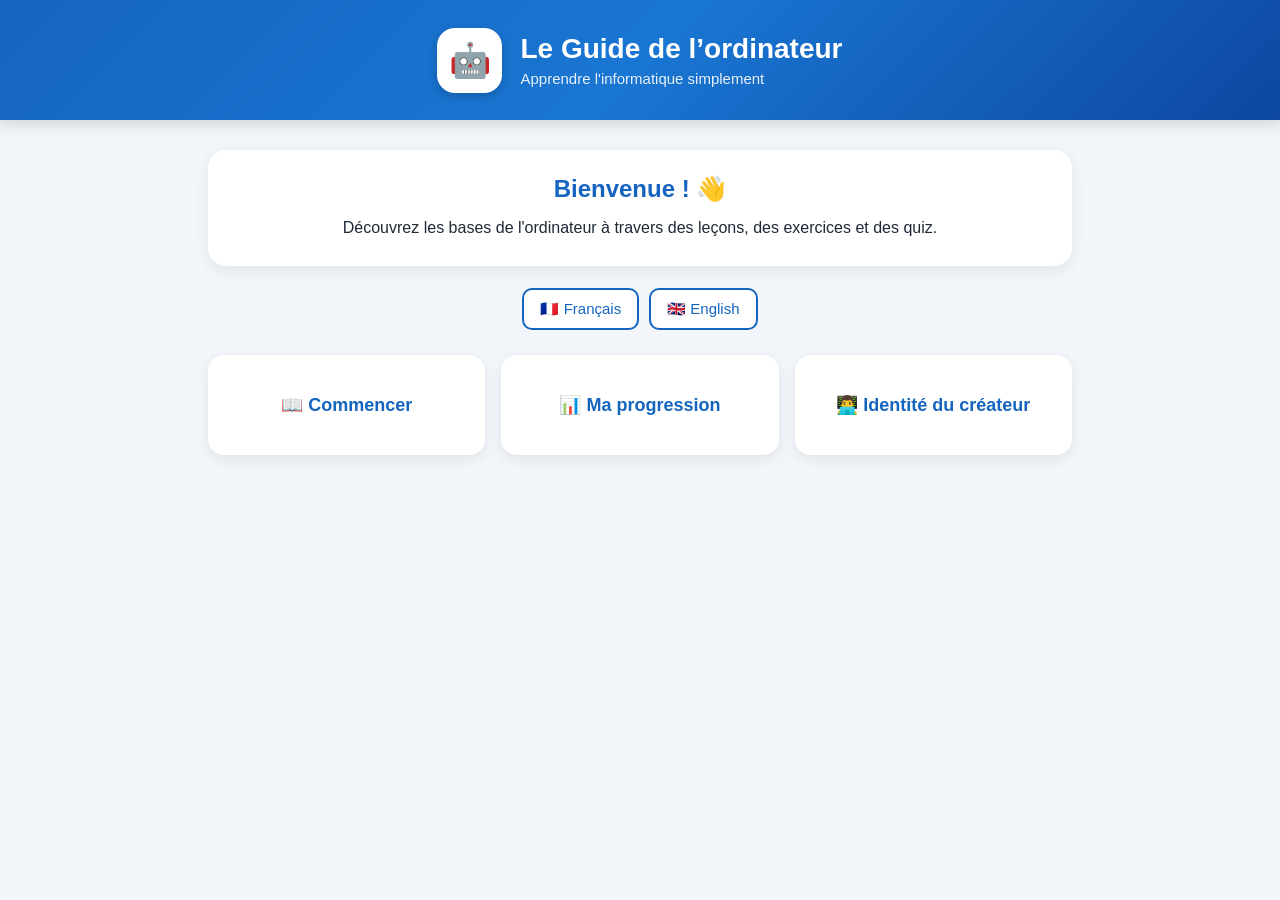
==== index.html @ 4de43ab3 "Add files via upload" ====
<!DOCTYPE html>
<html lang="fr">
<head>
    <meta charset="UTF-8">

    <meta
        name="viewport"
        content="width=device-width, initial-scale=1.0"
    >

    <meta
        name="theme-color"
        content="#1565c0"
    >

    <meta
        name="description"
        content="Le Guide de l'ordinateur - apprendre l'informatique étape par étape"
    >

    <title>Le Guide de l'ordinateur</title>

    <link rel="manifest" href="manifest.json">
    <link rel="stylesheet" href="style.css">
</head>

<body>

    <!-- =====================================================
         PAGE D'ACCUEIL
    ====================================================== -->

    <section id="homePage" class="page">

        <!-- Ruban de la page d'accueil -->
        <header id="homeHeader" class="home-header">

            <div class="header-content">

                <div class="app-icon">
                    🤖
                </div>

                <div>
                    <h1 data-fr="Le Guide de l’ordinateur"
                        data-en="The Computer Guide">
                        Le Guide de l’ordinateur
                    </h1>

                    <p
                        data-fr="Apprendre l'informatique simplement"
                        data-en="Learn computer science simply">
                        Apprendre l'informatique simplement
                    </p>
                </div>

            </div>

        </header>


        <!-- Contenu de l'accueil -->
        <main class="home-content">

            <div class="welcome-card">

                <h2
                    data-fr="Bienvenue ! 👋"
                    data-en="Welcome! 👋">
                    Bienvenue ! 👋
                </h2>

                <p
                    data-fr="Découvrez les bases de l'ordinateur à travers des leçons, des exercices et des quiz."
                    data-en="Discover the basics of computers through lessons, exercises and quizzes.">
                    Découvrez les bases de l'ordinateur à travers des
                    leçons, des exercices et des quiz.
                </p>

            </div>


            <!-- Sélecteur de langue -->

            <div class="language-box">

                <button
                    id="frButton"
                    onclick="setLanguage('fr')">
                    🇫🇷 Français
                </button>

                <button
                    id="enButton"
                    onclick="setLanguage('en')">
                    🇬🇧 English
                </button>

            </div>


            <!-- Boutons principaux -->

            <div class="main-buttons">

                <button
                    class="main-button"
                    onclick="startBook()">

                    📖

                    <span
                        data-fr="Commencer"
                        data-en="Start">
                        Commencer
                    </span>

                </button>


                <button
                    class="main-button"
                    onclick="showProgress()">

                    📊

                    <span
                        data-fr="Ma progression"
                        data-en="My progress">
                        Ma progression
                    </span>

                </button>


                <button
                    class="main-button"
                    onclick="showCreator()">

                    👨‍💻

                    <span
                        data-fr="Identité du créateur"
                        data-en="Creator identity">
                        Identité du créateur
                    </span>

                </button>

            </div>

        </main>

    </section>



    <!-- =====================================================
         PAGE DU LIVRE
    ====================================================== -->

    <section
        id="bookPage"
        class="page hidden">

        <main class="content-page">

            <button
                class="back-button"
                onclick="goHome()">

                🏠
                <span
                    data-fr="Accueil"
                    data-en="Home">
                    Accueil
                </span>

            </button>


            <h1
                data-fr="📖 Le Guide de l’ordinateur"
                data-en="📖 The Computer Guide">

                📖 Le Guide de l’ordinateur

            </h1>


            <p
                data-fr="Choisissez un niveau pour commencer votre apprentissage."
                data-en="Choose a level to start learning.">

                Choisissez un niveau pour commencer votre apprentissage.

            </p>


            <!-- Les 5 niveaux -->

            <div class="levels-container">

                <button
                    class="level-button"
                    onclick="showLevel(1)">

                    🟢

                    <span
                        data-fr="Niveau 1 — Découvrir l'ordinateur"
                        data-en="Level 1 — Discover the computer">

                        Niveau 1 — Découvrir l'ordinateur

                    </span>

                </button>


                <button
                    class="level-button"
                    onclick="showLevel(2)">

                    🔵

                    <span
                        data-fr="Niveau 2 — Utiliser Windows"
                        data-en="Level 2 — Using Windows">

                        Niveau 2 — Utiliser Windows

                    </span>

                </button>


                <button
                    class="level-button"
                    onclick="showLevel(3)">

                    🟡

                    <span
                        data-fr="Niveau 3 — Fichiers et applications"
                        data-en="Level 3 — Files and applications">

                        Niveau 3 — Fichiers et applications

                    </span>

                </button>


                <button
                    class="level-button"
                    onclick="showLevel(4)">

                    🟠

                    <span
                        data-fr="Niveau 4 — Internet et sécurité"
                        data-en="Level 4 — Internet and security">

                        Niveau 4 — Internet et sécurité

                    </span>

                </button>


                <button
                    class="level-button"
                    onclick="showLevel(5)">

                    🔴

                    <span
                        data-fr="Niveau 5 — Maîtriser l'ordinateur"
                        data-en="Level 5 — Mastering the computer">

                        Niveau 5 — Maîtriser l'ordinateur

                    </span>

                </button>


                <!-- Quiz général -->

                <button
                    class="general-quiz-button"
                    onclick="showGeneralQuiz()">

                    🧠

                    <span
                        data-fr="Quiz général"
                        data-en="General quiz">

                        Quiz général

                    </span>

                </button>

            </div>

        </main>

    </section>



    <!-- =====================================================
         PAGE IDENTITÉ DU CRÉATEUR
    ====================================================== -->

    <section
        id="creatorPage"
        class="page hidden">

        <main class="content-page">

            <button
                class="back-button"
                onclick="goHome()">

                🏠
                <span
                    data-fr="Accueil"
                    data-en="Home">
                    Accueil
                </span>

            </button>


            <div class="creator-card">

                <div class="creator-photo-container">

                    <img
                        src="images/createur.png"
                        alt="Photo du créateur"
                        class="creator-photo"
                        onerror="this.style.display='none';">

                </div>


                <h1
                    data-fr="👨‍💻 Identité du créateur"
                    data-en="👨‍💻 Creator identity">

                    👨‍💻 Identité du créateur

                </h1>


                <h2>
                    Israël Kibwe Zongwe
                </h2>


                <p>
                    <strong
                        data-fr="Créateur :"
                        data-en="Creator:">
                        Créateur :
                    </strong>

                    Israël Kibwe Zongwe
                </p>


                <p
                    data-fr="Passionné par l'informatique et la programmation."
                    data-en="Passionate about computer science and programming.">

                    Passionné par l'informatique et la programmation.

                </p>


                <p
                    data-fr="Ce guide a été conçu pour apprendre les bases de l'utilisation d'un ordinateur de manière simple et progressive."
                    data-en="This guide was created to learn the basics of using a computer in a simple and progressive way.">

                    Ce guide a été conçu pour apprendre les bases
                    de l'utilisation d'un ordinateur de manière simple
                    et progressive.

                </p>

            </div>

        </main>

    </section>



    <!-- =====================================================
         PAGE PROGRESSION
    ====================================================== -->

    <section
        id="progressPage"
        class="page hidden">

        <main class="content-page">

            <button
                class="back-button"
                onclick="goHome()">

                🏠

                <span
                    data-fr="Accueil"
                    data-en="Home">
                    Accueil
                </span>

            </button>


            <h1
                data-fr="📊 Ma progression"
                data-en="📊 My progress">

                📊 Ma progression

            </h1>


            <div id="progressContent">

                <!-- La progression sera ajoutée par JavaScript -->

            </div>

        </main>

    </section>



    <!-- =====================================================
         PAGE D'UN NIVEAU
    ====================================================== -->

    <section
        id="levelPage"
        class="page hidden">

        <main class="content-page">

            <button
                class="back-button"
                onclick="goToBook()">

                📖

                <span
                    data-fr="Retour aux niveaux"
                    data-en="Back to levels">

                    Retour aux niveaux

                </span>

            </button>


            <h1 id="levelTitle">
                Niveau
            </h1>


            <p id="levelDescription">
            </p>


            <div id="levelContent">
            </div>

        </main>

    </section>



    <!-- =====================================================
         JAVASCRIPT
    ====================================================== -->

    <script src="app.js"></script>

</body>
</html>
---- style.css ----
/* =========================================================
   LE GUIDE DE L'ORDINATEUR
   STYLE PRINCIPAL
========================================================= */


/* =========================================================
   BASE
========================================================= */

* {
    box-sizing: border-box;
    margin: 0;
    padding: 0;
}

html {
    scroll-behavior: smooth;
}

body {
    font-family: Arial, Helvetica, sans-serif;
    background: #f2f6fb;
    color: #1f2937;
    min-height: 100vh;
}


/* =========================================================
   PAGES
========================================================= */

.page {
    min-height: 100vh;
    width: 100%;
}

.hidden {
    display: none !important;
}


/* =========================================================
   RUBAN / EN-TÊTE DE L'ACCUEIL
========================================================= */

.home-header {
    width: 100%;
    min-height: 120px;

    background: linear-gradient(
        135deg,
        #1565c0,
        #1976d2,
        #0d47a1
    );

    color: white;

    display: flex;
    align-items: center;
    justify-content: center;

    padding: 20px;
    box-shadow: 0 4px 15px rgba(0, 0, 0, 0.15);
}

.header-content {
    width: 100%;
    max-width: 900px;

    display: flex;
    align-items: center;
    justify-content: center;

    gap: 18px;
}

.app-icon {
    width: 65px;
    height: 65px;

    background: white;
    color: #1565c0;

    border-radius: 18px;

    display: flex;
    align-items: center;
    justify-content: center;

    font-size: 34px;

    box-shadow: 0 3px 10px rgba(0, 0, 0, 0.2);
}

.home-header h1 {
    font-size: 28px;
    margin-bottom: 5px;
}

.home-header p {
    font-size: 15px;
    opacity: 0.9;
}


/* =========================================================
   CONTENU ACCUEIL
========================================================= */

.home-content {
    width: 100%;
    max-width: 900px;

    margin: 0 auto;

    padding: 30px 18px 50px;
}


/* =========================================================
   CARTE DE BIENVENUE
========================================================= */

.welcome-card {
    background: white;

    border-radius: 18px;

    padding: 25px;

    margin-bottom: 22px;

    text-align: center;

    box-shadow: 0 4px 15px rgba(0, 0, 0, 0.08);
}

.welcome-card h2 {
    color: #1565c0;
    margin-bottom: 12px;
}

.welcome-card p {
    line-height: 1.6;
}


/* =========================================================
   LANGUES
========================================================= */

.language-box {
    display: flex;
    justify-content: center;
    gap: 10px;

    margin-bottom: 25px;

    flex-wrap: wrap;
}

.language-box button {
    border: 2px solid #1565c0;

    background: white;

    color: #1565c0;

    border-radius: 10px;

    padding: 10px 16px;

    font-size: 15px;

    cursor: pointer;

    transition: 0.2s;
}

.language-box button:hover {
    background: #e3f2fd;
}

.language-box button.active {
    background: #1565c0;
    color: white;
}


/* =========================================================
   BOUTONS PRINCIPAUX
========================================================= */

.main-buttons {
    display: grid;

    grid-template-columns:
        repeat(
            auto-fit,
            minmax(220px, 1fr)
        );

    gap: 16px;
}

.main-button {
    border: none;

    background: white;

    color: #1565c0;

    border-radius: 16px;

    min-height: 100px;

    padding: 18px;

    font-size: 18px;
    font-weight: bold;

    cursor: pointer;

    box-shadow: 0 4px 14px rgba(0, 0, 0, 0.08);

    transition:
        transform 0.2s,
        box-shadow 0.2s,
        background 0.2s;
}

.main-button:hover {
    background: #e3f2fd;

    transform: translateY(-2px);

    box-shadow:
        0 7px 18px rgba(0, 0, 0, 0.12);
}

.main-button:active {
    transform: scale(0.98);
}


/* =========================================================
   PAGES INTERNES
========================================================= */

.content-page {
    width: 100%;
    max-width: 950px;

    margin: 0 auto;

    padding: 20px 18px 50px;
}

.content-page > h1 {
    color: #1565c0;

    margin-top: 25px;
    margin-bottom: 12px;

    text-align: center;
}

.content-page > p {
    text-align: center;

    line-height: 1.6;

    margin-bottom: 25px;
}


/* =========================================================
   BOUTON RETOUR
========================================================= */

.back-button {
    border: none;

    background: #1565c0;

    color: white;

    padding: 11px 17px;

    border-radius: 10px;

    font-size: 15px;

    cursor: pointer;

    box-shadow: 0 3px 8px rgba(0, 0, 0, 0.12);

    transition: 0.2s;
}

.back-button:hover {
    background: #0d47a1;
}

.back-button:active {
    transform: scale(0.97);
}


/* =========================================================
   NIVEAUX
========================================================= */

.levels-container {
    display: grid;

    grid-template-columns:
        repeat(
            auto-fit,
            minmax(250px, 1fr)
        );

    gap: 16px;

    margin-top: 25px;
}

.level-button,
.general-quiz-button {
    border: none;

    background: white;

    border-radius: 16px;

    min-height: 85px;

    padding: 18px;

    font-size: 17px;

    font-weight: bold;

    cursor: pointer;

    box-shadow: 0 4px 14px rgba(0, 0, 0, 0.08);

    transition:
        transform 0.2s,
        background 0.2s;
}

.level-button {
    color: #1565c0;
}

.general-quiz-button {
    color: #6a1b9a;

    border: 2px solid #6a1b9a;
}

.level-button:hover {
    background: #e3f2fd;
    transform: translateY(-2px);
}

.general-quiz-button:hover {
    background: #f3e5f5;
    transform: translateY(-2px);
}


/* =========================================================
   PAGE CRÉATEUR
========================================================= */

.creator-card {
    background: white;

    border-radius: 20px;

    padding: 30px 22px;

    margin-top: 25px;

    text-align: center;

    box-shadow: 0 5px 18px rgba(0, 0, 0, 0.08);
}

.creator-photo-container {
    display: flex;

    justify-content: center;

    margin-bottom: 20px;
}

.creator-photo {
    width: 150px;
    height: 150px;

    object-fit: cover;

    border-radius: 50%;

    border: 5px solid #1565c0;

    box-shadow:
        0 4px 12px rgba(0, 0, 0, 0.15);
}

.creator-card h1 {
    color: #1565c0;

    margin-bottom: 15px;
}

.creator-card h2 {
    color: #1f2937;

    margin-bottom: 18px;
}

.creator-card p {
    line-height: 1.7;

    margin-top: 12px;
}


/* =========================================================
   PROGRESSION
========================================================= */

#progressContent {
    margin-top: 25px;
}

.progress-card {
    background: white;

    border-radius: 16px;

    padding: 20px;

    margin-bottom: 15px;

    box-shadow:
        0 4px 14px rgba(0, 0, 0, 0.08);
}

.progress-card h2 {
    color: #1565c0;

    margin-bottom: 10px;
}

.progress-bar {
    width: 100%;

    height: 18px;

    background: #e0e0e0;

    border-radius: 20px;

    overflow: hidden;

    margin-top: 12px;
}

.progress-fill {
    height: 100%;

    width: 0%;

    background: linear-gradient(
        90deg,
        #1565c0,
        #42a5f5
    );

    border-radius: 20px;

    transition: width 0.5s ease;
}


/* =========================================================
   CONTENU DES LEÇONS
========================================================= */

#levelContent {
    margin-top: 25px;
}

.lesson {
    background: white;

    border-radius: 18px;

    padding: 22px;

    margin-bottom: 18px;

    box-shadow:
        0 4px 14px rgba(0, 0, 0, 0.08);
}

.lesson h2 {
    color: #1565c0;

    margin-bottom: 14px;
}

.lesson h3 {
    color: #1976d2;

    margin-top: 18px;
    margin-bottom: 8px;
}

.lesson p {
    line-height: 1.7;

    margin-bottom: 12px;
}

.lesson ul,
.lesson ol {
    padding-left: 25px;

    line-height: 1.8;
}

.lesson li {
    margin-bottom: 6px;
}


/* =========================================================
   QUIZ
========================================================= */

.quiz-question {
    background: white;

    border-radius: 18px;

    padding: 22px;

    margin-bottom: 20px;

    box-shadow:
        0 4px 14px rgba(0, 0, 0, 0.08);
}

.quiz-question h3 {
    color: #1565c0;

    margin-bottom: 15px;

    line-height: 1.5;
}

.quiz-answer {
    display: block;

    width: 100%;

    text-align: left;

    border: 2px solid #d5dce5;

    background: white;

    border-radius: 10px;

    padding: 13px 15px;

    margin-top: 9px;

    font-size: 15px;

    cursor: pointer;

    transition: 0.2s;
}

.quiz-answer:hover {
    background: #e3f2fd;

    border-color: #1565c0;
}

.quiz-answer.selected {
    background: #bbdefb;

    border-color: #1565c0;
}

.quiz-answer.correct {
    background: #c8e6c9;

    border-color: #2e7d32;
}

.quiz-answer.incorrect {
    background: #ffcdd2;

    border-color: #c62828;
}


/* =========================================================
   BOUTONS DU QUIZ
========================================================= */

.quiz-button {
    display: block;

    margin: 25px auto;

    border: none;

    background: #1565c0;

    color: white;

    padding: 13px 22px;

    border-radius: 10px;

    font-size: 16px;

    font-weight: bold;

    cursor: pointer;
}

.quiz-button:hover {
    background: #0d47a1;
}


/* =========================================================
   MESSAGE DE RÉSULTAT
========================================================= */

.result-card {
    background: white;

    border-radius: 18px;

    padding: 25px;

    text-align: center;

    margin-top: 25px;

    box-shadow:
        0 4px 14px rgba(0, 0, 0, 0.08);
}

.result-card h2 {
    color: #1565c0;

    margin-bottom: 15px;
}

.result-card p {
    line-height: 1.7;

    margin-bottom: 10px;
}


/* =========================================================
   RESPONSIVE — TÉLÉPHONE
========================================================= */

@media (max-width: 600px) {

    .home-header {
        min-height: 105px;

        padding: 16px;
    }

    .header-content {
        gap: 12px;
    }

    .app-icon {
        width: 55px;
        height: 55px;

        font-size: 28px;

        border-radius: 15px;
    }

    .home-header h1 {
        font-size: 22px;
    }

    .home-header p {
        font-size: 13px;
    }

    .home-content {
        padding: 20px 14px 40px;
    }

    .welcome-card {
        padding: 20px 16px;
    }

    .main-buttons {
        grid-template-columns: 1fr;
    }

    .main-button {
        min-height: 80px;
    }

    .content-page {
        padding: 15px 14px 40px;
    }

    .content-page > h1 {
        font-size: 24px;
    }

    .levels-container {
        grid-template-columns: 1fr;
    }

    .creator-card {
        padding: 25px 16px;
    }

    .creator-photo {
        width: 130px;
        height: 130px;
    }

    .lesson,
    .quiz-question {
        padding: 18px 15px;
    }

}


/* 
=========================================================
   ACCESSIBILITÉ
========================================================= */

button {
    -webkit-tap-highlight-color: transparent;
}

button:focus {
    outline: 3px solid rgba(21, 101, 192, 0.25);

    outline-offset: 2px;
}
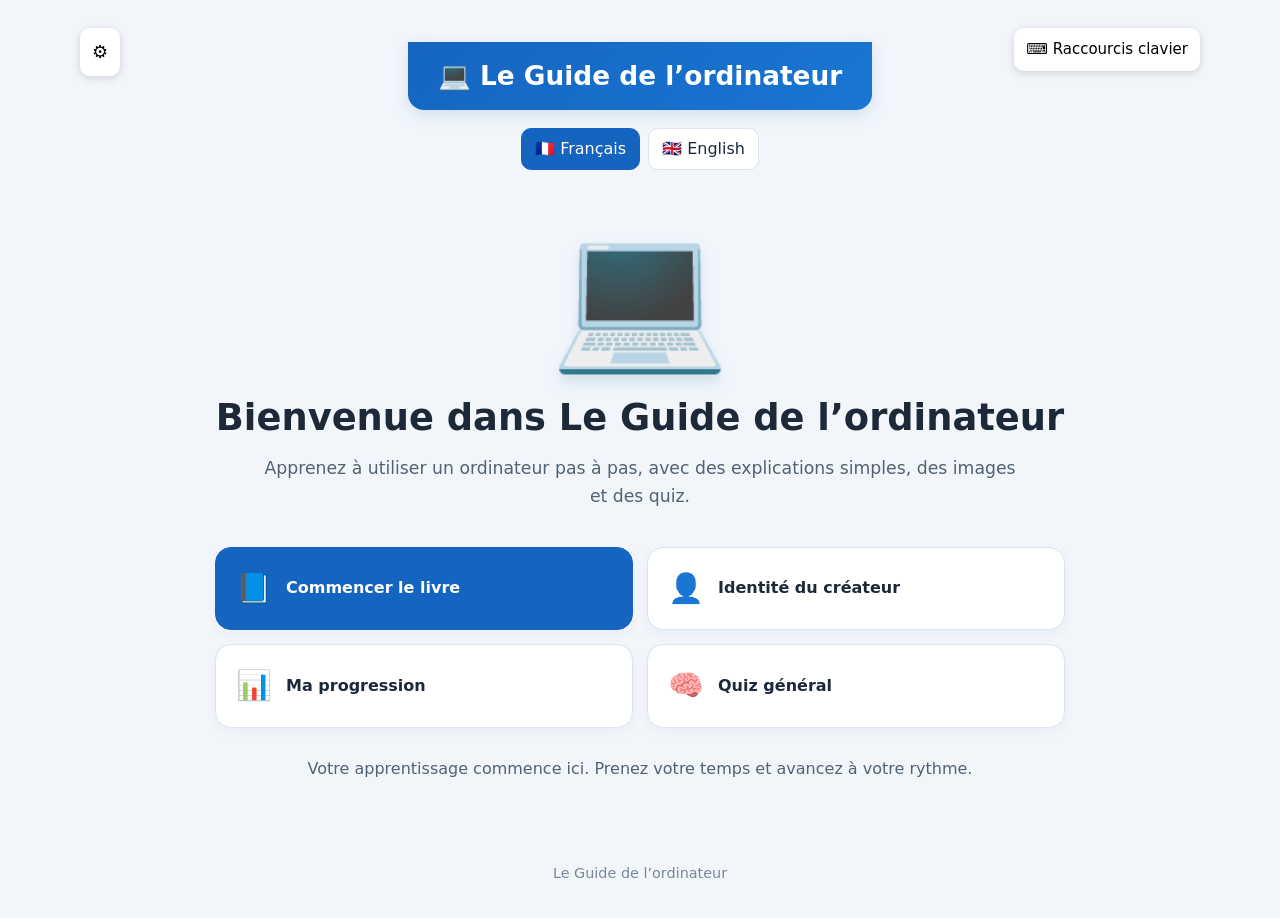
==== commit 9b1fe13b: "Add files via upload" ====
--- a/index.html
+++ b/index.html
@@ -1,502 +1,75 @@
-<!DOCTYPE html>
+<!doctype html>
 <html lang="fr">
 <head>
-    <meta charset="UTF-8">
-
-    <meta
-        name="viewport"
-        content="width=device-width, initial-scale=1.0"
-    >
-
-    <meta
-        name="theme-color"
-        content="#1565c0"
-    >
-
-    <meta
-        name="description"
-        content="Le Guide de l'ordinateur - apprendre l'informatique étape par étape"
-    >
-
-    <title>Le Guide de l'ordinateur</title>
-
-    <link rel="manifest" href="manifest.json">
-    <link rel="stylesheet" href="style.css">
+  <meta charset="utf-8">
+  <meta name="viewport" content="width=device-width, initial-scale=1, viewport-fit=cover">
+  <meta name="theme-color" content="#1565c0">
+  <meta name="description" content="Le Guide de l’ordinateur : apprendre l’informatique étape par étape.">
+  <title>Le Guide de l’ordinateur</title>
+  <link rel="icon" href="icon.png" type="image/png">
+  <link rel="stylesheet" href="style.css">
+  <script src="app.js" defer></script>
 </head>
-
 <body>
-
-    <!-- =====================================================
-         PAGE D'ACCUEIL
-    ====================================================== -->
-
-    <section id="homePage" class="page">
-
-        <!-- Ruban de la page d'accueil -->
-        <header id="homeHeader" class="home-header">
-
-            <div class="header-content">
-
-                <div class="app-icon">
-                    🤖
-                </div>
-
-                <div>
-                    <h1 data-fr="Le Guide de l’ordinateur"
-                        data-en="The Computer Guide">
-                        Le Guide de l’ordinateur
-                    </h1>
-
-                    <p
-                        data-fr="Apprendre l'informatique simplement"
-                        data-en="Learn computer science simply">
-                        Apprendre l'informatique simplement
-                    </p>
-                </div>
-
-            </div>
-
-        </header>
-
-
-        <!-- Contenu de l'accueil -->
-        <main class="home-content">
-
-            <div class="welcome-card">
-
-                <h2
-                    data-fr="Bienvenue ! 👋"
-                    data-en="Welcome! 👋">
-                    Bienvenue ! 👋
-                </h2>
-
-                <p
-                    data-fr="Découvrez les bases de l'ordinateur à travers des leçons, des exercices et des quiz."
-                    data-en="Discover the basics of computers through lessons, exercises and quizzes.">
-                    Découvrez les bases de l'ordinateur à travers des
-                    leçons, des exercices et des quiz.
-                </p>
-
-            </div>
-
-
-            <!-- Sélecteur de langue -->
-
-            <div class="language-box">
-
-                <button
-                    id="frButton"
-                    onclick="setLanguage('fr')">
-                    🇫🇷 Français
-                </button>
-
-                <button
-                    id="enButton"
-                    onclick="setLanguage('en')">
-                    🇬🇧 English
-                </button>
-
-            </div>
-
-
-            <!-- Boutons principaux -->
-
-            <div class="main-buttons">
-
-                <button
-                    class="main-button"
-                    onclick="startBook()">
-
-                    📖
-
-                    <span
-                        data-fr="Commencer"
-                        data-en="Start">
-                        Commencer
-                    </span>
-
-                </button>
-
-
-                <button
-                    class="main-button"
-                    onclick="showProgress()">
-
-                    📊
-
-                    <span
-                        data-fr="Ma progression"
-                        data-en="My progress">
-                        Ma progression
-                    </span>
-
-                </button>
-
-
-                <button
-                    class="main-button"
-                    onclick="showCreator()">
-
-                    👨‍💻
-
-                    <span
-                        data-fr="Identité du créateur"
-                        data-en="Creator identity">
-                        Identité du créateur
-                    </span>
-
-                </button>
-
-            </div>
-
-        </main>
-
+  <main class="app-shell">
+    <section id="homePage" class="page home-page">
+      <header id="homeHeader" class="home-header">
+        <div class="home-ribbon" data-fr="💻 Le Guide de l’ordinateur" data-en="💻 The Computer Guide">💻 Le Guide de l’ordinateur</div>
+        <div class="language-switch" aria-label="Language">
+          <button id="frButton" class="language-button active" type="button" onclick="setLanguage('fr')">🇫🇷 Français</button>
+          <button id="enButton" class="language-button" type="button" onclick="setLanguage('en')">🇬🇧 English</button>
+        </div>
+      </header>
+      <div class="home-hero">
+        <div class="computer-illustration" aria-hidden="true">💻</div>
+        <h1 data-fr="Bienvenue dans Le Guide de l’ordinateur" data-en="Welcome to The Computer Guide">Bienvenue dans Le Guide de l’ordinateur</h1>
+        <p data-fr="Apprenez à utiliser un ordinateur pas à pas, avec des explications simples, des images et des quiz." data-en="Learn to use a computer step by step, with simple explanations, images and quizzes.">Apprenez à utiliser un ordinateur pas à pas, avec des explications simples, des images et des quiz.</p>
+      </div>
+      <nav class="home-menu" aria-label="Menu principal">
+        <button class="menu-button primary" type="button" onclick="startBook()"><span>📘</span><span data-fr="Commencer le livre" data-en="Start the book">Commencer le livre</span></button>
+        <button class="menu-button" type="button" onclick="showCreator()"><span>👤</span><span data-fr="Identité du créateur" data-en="Creator identity">Identité du créateur</span></button>
+        <button class="menu-button" type="button" onclick="showProgress()"><span>📊</span><span data-fr="Ma progression" data-en="My progress">Ma progression</span></button>
+        <button class="menu-button" type="button" onclick="showGeneralQuiz()"><span>🧠</span><span data-fr="Quiz général" data-en="General quiz">Quiz général</span></button>
+      </nav>
+      <p class="home-footer" data-fr="Votre apprentissage commence ici. Prenez votre temps et avancez à votre rythme." data-en="Your learning starts here. Take your time and learn at your own pace.">Votre apprentissage commence ici. Prenez votre temps et avancez à votre rythme.</p>
     </section>
 
-
-
-    <!-- =====================================================
-         PAGE DU LIVRE
-    ====================================================== -->
-
-    <section
-        id="bookPage"
-        class="page hidden">
-
-        <main class="content-page">
-
-            <button
-                class="back-button"
-                onclick="goHome()">
-
-                🏠
-                <span
-                    data-fr="Accueil"
-                    data-en="Home">
-                    Accueil
-                </span>
-
-            </button>
-
-
-            <h1
-                data-fr="📖 Le Guide de l’ordinateur"
-                data-en="📖 The Computer Guide">
-
-                📖 Le Guide de l’ordinateur
-
-            </h1>
-
-
-            <p
-                data-fr="Choisissez un niveau pour commencer votre apprentissage."
-                data-en="Choose a level to start learning.">
-
-                Choisissez un niveau pour commencer votre apprentissage.
-
-            </p>
-
-
-            <!-- Les 5 niveaux -->
-
-            <div class="levels-container">
-
-                <button
-                    class="level-button"
-                    onclick="showLevel(1)">
-
-                    🟢
-
-                    <span
-                        data-fr="Niveau 1 — Découvrir l'ordinateur"
-                        data-en="Level 1 — Discover the computer">
-
-                        Niveau 1 — Découvrir l'ordinateur
-
-                    </span>
-
-                </button>
-
-
-                <button
-                    class="level-button"
-                    onclick="showLevel(2)">
-
-                    🔵
-
-                    <span
-                        data-fr="Niveau 2 — Utiliser Windows"
-                        data-en="Level 2 — Using Windows">
-
-                        Niveau 2 — Utiliser Windows
-
-                    </span>
-
-                </button>
-
-
-                <button
-                    class="level-button"
-                    onclick="showLevel(3)">
-
-                    🟡
-
-                    <span
-                        data-fr="Niveau 3 — Fichiers et applications"
-                        data-en="Level 3 — Files and applications">
-
-                        Niveau 3 — Fichiers et applications
-
-                    </span>
-
-                </button>
-
-
-                <button
-                    class="level-button"
-                    onclick="showLevel(4)">
-
-                    🟠
-
-                    <span
-                        data-fr="Niveau 4 — Internet et sécurité"
-                        data-en="Level 4 — Internet and security">
-
-                        Niveau 4 — Internet et sécurité
-
-                    </span>
-
-                </button>
-
-
-                <button
-                    class="level-button"
-                    onclick="showLevel(5)">
-
-                    🔴
-
-                    <span
-                        data-fr="Niveau 5 — Maîtriser l'ordinateur"
-                        data-en="Level 5 — Mastering the computer">
-
-                        Niveau 5 — Maîtriser l'ordinateur
-
-                    </span>
-
-                </button>
-
-
-                <!-- Quiz général -->
-
-                <button
-                    class="general-quiz-button"
-                    onclick="showGeneralQuiz()">
-
-                    🧠
-
-                    <span
-                        data-fr="Quiz général"
-                        data-en="General quiz">
-
-                        Quiz général
-
-                    </span>
-
-                </button>
-
-            </div>
-
-        </main>
-
+    <section id="bookPage" class="page hidden">
+      <div class="page-topbar"><button class="back-button" type="button" onclick="goHome()" data-fr="← Accueil" data-en="← Home">← Accueil</button><h1 data-fr="📘 Le livre" data-en="📘 The book">📘 Le livre</h1></div>
+      <p class="page-intro" data-fr="Choisissez un niveau. Lisez les explications, observez les images, puis répondez au quiz." data-en="Choose a level. Read the explanations, view the images, then answer the quiz.">Choisissez un niveau. Lisez les explications, observez les images, puis répondez au quiz.</p>
+      <div class="level-grid">
+        <button class="level-card" type="button" onclick="showLevel(1)"><span class="level-icon">🟢</span><strong data-fr="Niveau 1" data-en="Level 1">Niveau 1</strong><span data-fr="Découvrir l’ordinateur" data-en="Discovering the computer">Découvrir l’ordinateur</span></button>
+        <button class="level-card" type="button" onclick="showLevel(2)"><span class="level-icon">🔵</span><strong data-fr="Niveau 2" data-en="Level 2">Niveau 2</strong><span data-fr="Internet et navigation" data-en="Internet and browsing">Internet et navigation</span></button>
+        <button class="level-card" type="button" onclick="showLevel(3)"><span class="level-icon">🟡</span><strong data-fr="Niveau 3" data-en="Level 3">Niveau 3</strong><span data-fr="Documents et bureautique" data-en="Documents and office tools">Documents et bureautique</span></button>
+        <button class="level-card" type="button" onclick="showLevel(4)"><span class="level-icon">🟠</span><strong data-fr="Niveau 4" data-en="Level 4">Niveau 4</strong><span data-fr="Fichiers et sécurité" data-en="Files and security">Fichiers et sécurité</span></button>
+        <button class="level-card" type="button" onclick="showLevel(5)"><span class="level-icon">🔴</span><strong data-fr="Niveau 5" data-en="Level 5">Niveau 5</strong><span data-fr="Compétences avancées" data-en="Advanced skills">Compétences avancées</span></button>
+        <button class="level-card general-card" type="button" onclick="showGeneralQuiz()"><span class="level-icon">🧠</span><strong data-fr="Quiz général" data-en="General quiz">Quiz général</strong><span data-fr="Réviser les connaissances" data-en="Review what you learned">Réviser les connaissances</span></button>
+      </div>
     </section>
 
-
-
-    <!-- =====================================================
-         PAGE IDENTITÉ DU CRÉATEUR
-    ====================================================== -->
-
-    <section
-        id="creatorPage"
-        class="page hidden">
-
-        <main class="content-page">
-
-            <button
-                class="back-button"
-                onclick="goHome()">
-
-                🏠
-                <span
-                    data-fr="Accueil"
-                    data-en="Home">
-                    Accueil
-                </span>
-
-            </button>
-
-
-            <div class="creator-card">
-
-                <div class="creator-photo-container">
-
-                    <img
-                        src="images/createur.png"
-                        alt="Photo du créateur"
-                        class="creator-photo"
-                        onerror="this.style.display='none';">
-
-                </div>
-
-
-                <h1
-                    data-fr="👨‍💻 Identité du créateur"
-                    data-en="👨‍💻 Creator identity">
-
-                    👨‍💻 Identité du créateur
-
-                </h1>
-
-
-                <h2>
-                    Israël Kibwe Zongwe
-                </h2>
-
-
-                <p>
-                    <strong
-                        data-fr="Créateur :"
-                        data-en="Creator:">
-                        Créateur :
-                    </strong>
-
-                    Israël Kibwe Zongwe
-                </p>
-
-
-                <p
-                    data-fr="Passionné par l'informatique et la programmation."
-                    data-en="Passionate about computer science and programming.">
-
-                    Passionné par l'informatique et la programmation.
-
-                </p>
-
-
-                <p
-                    data-fr="Ce guide a été conçu pour apprendre les bases de l'utilisation d'un ordinateur de manière simple et progressive."
-                    data-en="This guide was created to learn the basics of using a computer in a simple and progressive way.">
-
-                    Ce guide a été conçu pour apprendre les bases
-                    de l'utilisation d'un ordinateur de manière simple
-                    et progressive.
-
-                </p>
-
-            </div>
-
-        </main>
-
+    <section id="creatorPage" class="page hidden">
+      <div class="page-topbar"><button class="back-button" type="button" onclick="goHome()" data-fr="← Accueil" data-en="← Home">← Accueil</button><h1 data-fr="👤 Identité du créateur" data-en="👤 Creator identity">👤 Identité du créateur</h1></div>
+      <article class="content-card creator-card">
+        <div class="creator-avatar" aria-hidden="true">👨🏾‍💻</div>
+        <h2>KIBWE ZONGWE Israël</h2>
+        <p data-fr="Je suis élève à l’Institut CISANIKO, en 4ème Commerciale et Gestion. Depuis mon enfance, je m’intéresse à l’informatique, aux ordinateurs, aux jeux vidéo et à la programmation." data-en="I am a student at Institut CISANIKO, in the fourth year of Commercial and Management studies. Since childhood, I have been interested in computers, video games and programming.">Je suis élève à l’Institut CISANIKO, en 4ème Commerciale et Gestion. Depuis mon enfance, je m’intéresse à l’informatique, aux ordinateurs, aux jeux vidéo et à la programmation.</p>
+        <p data-fr="Mon objectif est d’apprendre davantage, de créer des applications utiles et de devenir programmeur. J’aimerais aussi encourager les jeunes à apprendre l’informatique et l’anglais." data-en="My goal is to keep learning, create useful applications and become a programmer. I would also like to encourage young people to learn computing and English.">Mon objectif est d’apprendre davantage, de créer des applications utiles et de devenir programmeur. J’aimerais aussi encourager les jeunes à apprendre l’informatique et l’anglais.</p>
+        <blockquote>« Je peux tout par celui qui me fortifie. » <cite>— Philippiens 4:13</cite></blockquote>
+      </article>
     </section>
 
-
-
-    <!-- =====================================================
-         PAGE PROGRESSION
-    ====================================================== -->
-
-    <section
-        id="progressPage"
-        class="page hidden">
-
-        <main class="content-page">
-
-            <button
-                class="back-button"
-                onclick="goHome()">
-
-                🏠
-
-                <span
-                    data-fr="Accueil"
-                    data-en="Home">
-                    Accueil
-                </span>
-
-            </button>
-
-
-            <h1
-                data-fr="📊 Ma progression"
-                data-en="📊 My progress">
-
-                📊 Ma progression
-
-            </h1>
-
-
-            <div id="progressContent">
-
-                <!-- La progression sera ajoutée par JavaScript -->
-
-            </div>
-
-        </main>
-
+    <section id="progressPage" class="page hidden">
+      <div class="page-topbar"><button class="back-button" type="button" onclick="goHome()" data-fr="← Accueil" data-en="← Home">← Accueil</button><h1 data-fr="📊 Ma progression" data-en="📊 My progress">📊 Ma progression</h1></div>
+      <p class="page-intro" data-fr="Vos résultats sont enregistrés sur cet appareil." data-en="Your results are saved on this device.">Vos résultats sont enregistrés sur cet appareil.</p>
+      <div id="progressContent" class="progress-grid"></div>
     </section>
 
-
-
-    <!-- =====================================================
-         PAGE D'UN NIVEAU
-    ====================================================== -->
-
-    <section
-        id="levelPage"
-        class="page hidden">
-
-        <main class="content-page">
-
-            <button
-                class="back-button"
-                onclick="goToBook()">
-
-                📖
-
-                <span
-                    data-fr="Retour aux niveaux"
-                    data-en="Back to levels">
-
-                    Retour aux niveaux
-
-                </span>
-
-            </button>
-
-
-            <h1 id="levelTitle">
-                Niveau
-            </h1>
-
-
-            <p id="levelDescription">
-            </p>
-
-
-            <div id="levelContent">
-            </div>
-
-        </main>
-
+    <section id="levelPage" class="page hidden">
+      <div class="page-topbar"><button class="back-button" type="button" onclick="navigateBack()" data-fr="← Retour" data-en="← Back">← Retour</button><h1 id="levelTitle">Niveau</h1></div>
+      <p id="levelDescription" class="page-intro"></p>
+      <div id="levelContent" class="lesson-list"></div>
     </section>
-
-
-
-    <!-- =====================================================
-         JAVASCRIPT
-    ====================================================== -->
-
-    <script src="app.js"></script>
-
+    <footer class="app-footer">Le Guide de l’ordinateur</footer>
+  </main>
 </body>
-</html>+</html>
--- a/style.css
+++ b/style.css
@@ -1,773 +1,2 @@
-/* =========================================================
-   LE GUIDE DE L'ORDINATEUR
-   STYLE PRINCIPAL
-========================================================= */
-
-
-/* =========================================================
-   BASE
-========================================================= */
-
-* {
-    box-sizing: border-box;
-    margin: 0;
-    padding: 0;
-}
-
-html {
-    scroll-behavior: smooth;
-}
-
-body {
-    font-family: Arial, Helvetica, sans-serif;
-    background: #f2f6fb;
-    color: #1f2937;
-    min-height: 100vh;
-}
-
-
-/* =========================================================
-   PAGES
-========================================================= */
-
-.page {
-    min-height: 100vh;
-    width: 100%;
-}
-
-.hidden {
-    display: none !important;
-}
-
-
-/* =========================================================
-   RUBAN / EN-TÊTE DE L'ACCUEIL
-========================================================= */
-
-.home-header {
-    width: 100%;
-    min-height: 120px;
-
-    background: linear-gradient(
-        135deg,
-        #1565c0,
-        #1976d2,
-        #0d47a1
-    );
-
-    color: white;
-
-    display: flex;
-    align-items: center;
-    justify-content: center;
-
-    padding: 20px;
-    box-shadow: 0 4px 15px rgba(0, 0, 0, 0.15);
-}
-
-.header-content {
-    width: 100%;
-    max-width: 900px;
-
-    display: flex;
-    align-items: center;
-    justify-content: center;
-
-    gap: 18px;
-}
-
-.app-icon {
-    width: 65px;
-    height: 65px;
-
-    background: white;
-    color: #1565c0;
-
-    border-radius: 18px;
-
-    display: flex;
-    align-items: center;
-    justify-content: center;
-
-    font-size: 34px;
-
-    box-shadow: 0 3px 10px rgba(0, 0, 0, 0.2);
-}
-
-.home-header h1 {
-    font-size: 28px;
-    margin-bottom: 5px;
-}
-
-.home-header p {
-    font-size: 15px;
-    opacity: 0.9;
-}
-
-
-/* =========================================================
-   CONTENU ACCUEIL
-========================================================= */
-
-.home-content {
-    width: 100%;
-    max-width: 900px;
-
-    margin: 0 auto;
-
-    padding: 30px 18px 50px;
-}
-
-
-/* =========================================================
-   CARTE DE BIENVENUE
-========================================================= */
-
-.welcome-card {
-    background: white;
-
-    border-radius: 18px;
-
-    padding: 25px;
-
-    margin-bottom: 22px;
-
-    text-align: center;
-
-    box-shadow: 0 4px 15px rgba(0, 0, 0, 0.08);
-}
-
-.welcome-card h2 {
-    color: #1565c0;
-    margin-bottom: 12px;
-}
-
-.welcome-card p {
-    line-height: 1.6;
-}
-
-
-/* =========================================================
-   LANGUES
-========================================================= */
-
-.language-box {
-    display: flex;
-    justify-content: center;
-    gap: 10px;
-
-    margin-bottom: 25px;
-
-    flex-wrap: wrap;
-}
-
-.language-box button {
-    border: 2px solid #1565c0;
-
-    background: white;
-
-    color: #1565c0;
-
-    border-radius: 10px;
-
-    padding: 10px 16px;
-
-    font-size: 15px;
-
-    cursor: pointer;
-
-    transition: 0.2s;
-}
-
-.language-box button:hover {
-    background: #e3f2fd;
-}
-
-.language-box button.active {
-    background: #1565c0;
-    color: white;
-}
-
-
-/* =========================================================
-   BOUTONS PRINCIPAUX
-========================================================= */
-
-.main-buttons {
-    display: grid;
-
-    grid-template-columns:
-        repeat(
-            auto-fit,
-            minmax(220px, 1fr)
-        );
-
-    gap: 16px;
-}
-
-.main-button {
-    border: none;
-
-    background: white;
-
-    color: #1565c0;
-
-    border-radius: 16px;
-
-    min-height: 100px;
-
-    padding: 18px;
-
-    font-size: 18px;
-    font-weight: bold;
-
-    cursor: pointer;
-
-    box-shadow: 0 4px 14px rgba(0, 0, 0, 0.08);
-
-    transition:
-        transform 0.2s,
-        box-shadow 0.2s,
-        background 0.2s;
-}
-
-.main-button:hover {
-    background: #e3f2fd;
-
-    transform: translateY(-2px);
-
-    box-shadow:
-        0 7px 18px rgba(0, 0, 0, 0.12);
-}
-
-.main-button:active {
-    transform: scale(0.98);
-}
-
-
-/* =========================================================
-   PAGES INTERNES
-========================================================= */
-
-.content-page {
-    width: 100%;
-    max-width: 950px;
-
-    margin: 0 auto;
-
-    padding: 20px 18px 50px;
-}
-
-.content-page > h1 {
-    color: #1565c0;
-
-    margin-top: 25px;
-    margin-bottom: 12px;
-
-    text-align: center;
-}
-
-.content-page > p {
-    text-align: center;
-
-    line-height: 1.6;
-
-    margin-bottom: 25px;
-}
-
-
-/* =========================================================
-   BOUTON RETOUR
-========================================================= */
-
-.back-button {
-    border: none;
-
-    background: #1565c0;
-
-    color: white;
-
-    padding: 11px 17px;
-
-    border-radius: 10px;
-
-    font-size: 15px;
-
-    cursor: pointer;
-
-    box-shadow: 0 3px 8px rgba(0, 0, 0, 0.12);
-
-    transition: 0.2s;
-}
-
-.back-button:hover {
-    background: #0d47a1;
-}
-
-.back-button:active {
-    transform: scale(0.97);
-}
-
-
-/* =========================================================
-   NIVEAUX
-========================================================= */
-
-.levels-container {
-    display: grid;
-
-    grid-template-columns:
-        repeat(
-            auto-fit,
-            minmax(250px, 1fr)
-        );
-
-    gap: 16px;
-
-    margin-top: 25px;
-}
-
-.level-button,
-.general-quiz-button {
-    border: none;
-
-    background: white;
-
-    border-radius: 16px;
-
-    min-height: 85px;
-
-    padding: 18px;
-
-    font-size: 17px;
-
-    font-weight: bold;
-
-    cursor: pointer;
-
-    box-shadow: 0 4px 14px rgba(0, 0, 0, 0.08);
-
-    transition:
-        transform 0.2s,
-        background 0.2s;
-}
-
-.level-button {
-    color: #1565c0;
-}
-
-.general-quiz-button {
-    color: #6a1b9a;
-
-    border: 2px solid #6a1b9a;
-}
-
-.level-button:hover {
-    background: #e3f2fd;
-    transform: translateY(-2px);
-}
-
-.general-quiz-button:hover {
-    background: #f3e5f5;
-    transform: translateY(-2px);
-}
-
-
-/* =========================================================
-   PAGE CRÉATEUR
-========================================================= */
-
-.creator-card {
-    background: white;
-
-    border-radius: 20px;
-
-    padding: 30px 22px;
-
-    margin-top: 25px;
-
-    text-align: center;
-
-    box-shadow: 0 5px 18px rgba(0, 0, 0, 0.08);
-}
-
-.creator-photo-container {
-    display: flex;
-
-    justify-content: center;
-
-    margin-bottom: 20px;
-}
-
-.creator-photo {
-    width: 150px;
-    height: 150px;
-
-    object-fit: cover;
-
-    border-radius: 50%;
-
-    border: 5px solid #1565c0;
-
-    box-shadow:
-        0 4px 12px rgba(0, 0, 0, 0.15);
-}
-
-.creator-card h1 {
-    color: #1565c0;
-
-    margin-bottom: 15px;
-}
-
-.creator-card h2 {
-    color: #1f2937;
-
-    margin-bottom: 18px;
-}
-
-.creator-card p {
-    line-height: 1.7;
-
-    margin-top: 12px;
-}
-
-
-/* =========================================================
-   PROGRESSION
-========================================================= */
-
-#progressContent {
-    margin-top: 25px;
-}
-
-.progress-card {
-    background: white;
-
-    border-radius: 16px;
-
-    padding: 20px;
-
-    margin-bottom: 15px;
-
-    box-shadow:
-        0 4px 14px rgba(0, 0, 0, 0.08);
-}
-
-.progress-card h2 {
-    color: #1565c0;
-
-    margin-bottom: 10px;
-}
-
-.progress-bar {
-    width: 100%;
-
-    height: 18px;
-
-    background: #e0e0e0;
-
-    border-radius: 20px;
-
-    overflow: hidden;
-
-    margin-top: 12px;
-}
-
-.progress-fill {
-    height: 100%;
-
-    width: 0%;
-
-    background: linear-gradient(
-        90deg,
-        #1565c0,
-        #42a5f5
-    );
-
-    border-radius: 20px;
-
-    transition: width 0.5s ease;
-}
-
-
-/* =========================================================
-   CONTENU DES LEÇONS
-========================================================= */
-
-#levelContent {
-    margin-top: 25px;
-}
-
-.lesson {
-    background: white;
-
-    border-radius: 18px;
-
-    padding: 22px;
-
-    margin-bottom: 18px;
-
-    box-shadow:
-        0 4px 14px rgba(0, 0, 0, 0.08);
-}
-
-.lesson h2 {
-    color: #1565c0;
-
-    margin-bottom: 14px;
-}
-
-.lesson h3 {
-    color: #1976d2;
-
-    margin-top: 18px;
-    margin-bottom: 8px;
-}
-
-.lesson p {
-    line-height: 1.7;
-
-    margin-bottom: 12px;
-}
-
-.lesson ul,
-.lesson ol {
-    padding-left: 25px;
-
-    line-height: 1.8;
-}
-
-.lesson li {
-    margin-bottom: 6px;
-}
-
-
-/* =========================================================
-   QUIZ
-========================================================= */
-
-.quiz-question {
-    background: white;
-
-    border-radius: 18px;
-
-    padding: 22px;
-
-    margin-bottom: 20px;
-
-    box-shadow:
-        0 4px 14px rgba(0, 0, 0, 0.08);
-}
-
-.quiz-question h3 {
-    color: #1565c0;
-
-    margin-bottom: 15px;
-
-    line-height: 1.5;
-}
-
-.quiz-answer {
-    display: block;
-
-    width: 100%;
-
-    text-align: left;
-
-    border: 2px solid #d5dce5;
-
-    background: white;
-
-    border-radius: 10px;
-
-    padding: 13px 15px;
-
-    margin-top: 9px;
-
-    font-size: 15px;
-
-    cursor: pointer;
-
-    transition: 0.2s;
-}
-
-.quiz-answer:hover {
-    background: #e3f2fd;
-
-    border-color: #1565c0;
-}
-
-.quiz-answer.selected {
-    background: #bbdefb;
-
-    border-color: #1565c0;
-}
-
-.quiz-answer.correct {
-    background: #c8e6c9;
-
-    border-color: #2e7d32;
-}
-
-.quiz-answer.incorrect {
-    background: #ffcdd2;
-
-    border-color: #c62828;
-}
-
-
-/* =========================================================
-   BOUTONS DU QUIZ
-========================================================= */
-
-.quiz-button {
-    display: block;
-
-    margin: 25px auto;
-
-    border: none;
-
-    background: #1565c0;
-
-    color: white;
-
-    padding: 13px 22px;
-
-    border-radius: 10px;
-
-    font-size: 16px;
-
-    font-weight: bold;
-
-    cursor: pointer;
-}
-
-.quiz-button:hover {
-    background: #0d47a1;
-}
-
-
-/* =========================================================
-   MESSAGE DE RÉSULTAT
-========================================================= */
-
-.result-card {
-    background: white;
-
-    border-radius: 18px;
-
-    padding: 25px;
-
-    text-align: center;
-
-    margin-top: 25px;
-
-    box-shadow:
-        0 4px 14px rgba(0, 0, 0, 0.08);
-}
-
-.result-card h2 {
-    color: #1565c0;
-
-    margin-bottom: 15px;
-}
-
-.result-card p {
-    line-height: 1.7;
-
-    margin-bottom: 10px;
-}
-
-
-/* =========================================================
-   RESPONSIVE — TÉLÉPHONE
-========================================================= */
-
-@media (max-width: 600px) {
-
-    .home-header {
-        min-height: 105px;
-
-        padding: 16px;
-    }
-
-    .header-content {
-        gap: 12px;
-    }
-
-    .app-icon {
-        width: 55px;
-        height: 55px;
-
-        font-size: 28px;
-
-        border-radius: 15px;
-    }
-
-    .home-header h1 {
-        font-size: 22px;
-    }
-
-    .home-header p {
-        font-size: 13px;
-    }
-
-    .home-content {
-        padding: 20px 14px 40px;
-    }
-
-    .welcome-card {
-        padding: 20px 16px;
-    }
-
-    .main-buttons {
-        grid-template-columns: 1fr;
-    }
-
-    .main-button {
-        min-height: 80px;
-    }
-
-    .content-page {
-        padding: 15px 14px 40px;
-    }
-
-    .content-page > h1 {
-        font-size: 24px;
-    }
-
-    .levels-container {
-        grid-template-columns: 1fr;
-    }
-
-    .creator-card {
-        padding: 25px 16px;
-    }
-
-    .creator-photo {
-        width: 130px;
-        height: 130px;
-    }
-
-    .lesson,
-    .quiz-question {
-        padding: 18px 15px;
-    }
-
-}
-
-
-/* 
-=========================================================
-   ACCESSIBILITÉ
-========================================================= */
-
-button {
-    -webkit-tap-highlight-color: transparent;
-}
-
-button:focus {
-    outline: 3px solid rgba(21, 101, 192, 0.25);
-
-    outline-offset: 2px;
-}+:root{font-family:system-ui,-apple-system,"Segoe UI",Roboto,Arial,sans-serif;color:#1d2939;background:#f2f6fb;font-size:16px;line-height:1.65;--blue:#1565c0;--blue-dark:#0d47a1;--border:#dbe4ef;--card:#fff;--text:#1d2939;--muted:#526174;--soft:#eaf2fc}
+*{box-sizing:border-box}html{scroll-behavior:smooth}body{margin:0;background:#f2f6fb;color:var(--text)}button{font:inherit;cursor:pointer}button:focus-visible{outline:3px solid #ffb300;outline-offset:3px}.app-shell{width:min(1180px,100%);min-height:100vh;margin:0 auto;padding:0 20px 24px}.page{padding:18px 0 30px}.hidden{display:none!important}.home-header{position:relative;padding:24px 0 12px;text-align:center}.home-ribbon{display:inline-block;max-width:100%;padding:12px 30px;border-radius:0 0 16px 16px;background:linear-gradient(135deg,#1565c0,#1976d2);color:#fff;font-size:clamp(1.1rem,3vw,1.65rem);font-weight:800;box-shadow:0 5px 16px #1565c026}.language-switch{display:flex;justify-content:center;gap:8px;margin:18px auto 0}.language-button{border:1px solid var(--border);border-radius:10px;padding:7px 13px;background:#fff;color:var(--text)}.language-button.active{background:var(--blue);border-color:var(--blue);color:#fff}.home-hero{text-align:center;padding:22px 10px 12px}.computer-illustration{font-size:clamp(5rem,18vw,9rem);line-height:1.25;filter:drop-shadow(0 8px 7px #1b5e9b25)}h1,h2,h3{line-height:1.3}h1{font-size:clamp(1.55rem,4vw,2.3rem);margin:10px 0 12px}h2{font-size:1.4rem;margin-top:0}h3{font-size:1.15rem}.home-hero p{max-width:760px;margin:0 auto;color:var(--muted);font-size:1.08rem}.home-menu{display:grid;grid-template-columns:repeat(2,minmax(0,1fr));gap:14px;max-width:850px;margin:24px auto}.menu-button{display:flex;align-items:center;justify-content:flex-start;gap:14px;min-height:76px;padding:17px 20px;border:1px solid var(--border);border-radius:16px;background:var(--card);color:var(--text);font-weight:750;text-align:left;box-shadow:0 4px 12px #20344a0a;transition:transform .15s,box-shadow .15s}.menu-button span:first-child{font-size:1.8rem}.menu-button:hover,.level-card:hover{transform:translateY(-2px);box-shadow:0 8px 22px #20344a15}.menu-button.primary{background:var(--blue);border-color:var(--blue);color:#fff}.home-footer{text-align:center;color:var(--muted);margin:28px 0}.page-topbar{display:flex;align-items:center;gap:16px;flex-wrap:wrap;margin:12px 0 18px}.page-topbar h1{margin:0;flex:1}.back-button,.quiz-button{border:0;border-radius:10px;background:var(--blue);color:#fff;padding:10px 16px;font-weight:700}.back-button:hover,.quiz-button:hover{background:var(--blue-dark)}.page-intro{font-size:1.05rem;color:var(--muted);margin:0 0 20px}.level-grid{display:grid;grid-template-columns:repeat(2,minmax(0,1fr));gap:16px}.level-card{display:flex;flex-direction:column;align-items:flex-start;gap:6px;text-align:left;padding:22px;border:1px solid var(--border);border-radius:16px;background:var(--card);color:var(--text);box-shadow:0 3px 12px #20344a0a;transition:transform .15s,box-shadow .15s}.level-card strong{font-size:1.2rem}.level-card span:last-child{color:var(--muted)}.level-icon{font-size:1.7rem}.general-card{border-color:#9fc5f4}.content-card,.lesson,.lesson-intro,.lesson-practical-guide,.lesson-study-help,.quiz-container,.quiz-question,.result-card,.progress-card{background:var(--card);color:var(--text);border:1px solid var(--border);border-radius:16px;padding:22px;margin:16px 0;box-shadow:0 3px 12px #20344a0a}.creator-card{max-width:900px;margin:18px auto}.creator-avatar{text-align:center;font-size:5rem;margin:0 auto 8px}.creator-card h2{text-align:center;color:var(--blue)}.creator-card blockquote{margin:24px 0 0;padding:16px 20px;border-left:5px solid var(--blue);background:var(--soft);border-radius:8px;font-weight:700}.creator-card cite{font-weight:500}.lesson-list{width:100%}.lesson{padding:clamp(16px,3vw,30px);margin:20px 0;overflow-wrap:anywhere}.lesson h2{color:var(--blue);font-size:clamp(1.2rem,3vw,1.65rem);margin-bottom:16px}.lesson h3{color:var(--blue);margin-top:24px}.lesson p,.lesson li{font-size:1rem;line-height:1.8}.lesson li{margin:7px 0}.lesson a{color:var(--blue)}.lesson-image-container{margin:20px auto;text-align:center}.lesson-image{display:block;width:100%;max-width:760px;max-height:520px;object-fit:contain;margin:0 auto;border-radius:14px;cursor:zoom-in}.lesson-image-container figcaption{margin-top:8px;color:var(--muted);font-size:.95rem}.lesson-practical-guide,.lesson-study-help{padding:16px;margin:20px 0;background:#f7faff;box-shadow:none}.lesson-practical-guide h3,.lesson-study-help h3{margin-top:0}.quiz-container{padding:clamp(16px,3vw,28px)}.quiz-question h3{font-size:1.25rem;margin-top:0}.quiz-answer{display:block;width:100%;margin:10px 0;padding:13px 15px;text-align:left;border:1px solid #b9c8d9;border-radius:11px;background:#f6f9fd;color:#1d2939}.quiz-answer:hover:not(:disabled){border-color:var(--blue);background:#eaf3ff}.quiz-answer:disabled{cursor:default}.quiz-answer.correct-answer{background:#d9f6e5;color:#14532d;border-color:#219653}.quiz-answer.selected{border:2px solid #c62828}.quiz-explanation{margin:15px 0;padding:14px;border-radius:10px;background:#f1f5f9}.quiz-explanation.correct{background:#d9f6e5;color:#14532d}.quiz-explanation.wrong{background:#ffebee;color:#8b1e2d}.result-card{text-align:center}.result-card strong{font-size:1.7rem;color:var(--blue)}.result-card .quiz-button{margin:6px}.progress-grid{display:grid;grid-template-columns:repeat(2,minmax(0,1fr));gap:14px}.progress-card{margin:0}.progress-card h2{font-size:1.15rem;color:var(--blue)}.progress-bar{height:10px;background:#dce5ef;border-radius:999px;overflow:hidden}.progress-fill{height:100%;background:var(--blue);border-radius:999px}.app-footer{text-align:center;padding:22px 0 8px;color:#77869a;font-size:.9rem}.guide-dark{background:#121820!important;color:#edf3f8!important}.guide-dark .home-ribbon{background:linear-gradient(135deg,#174a82,#1766ad)}.guide-dark .home-hero p,.guide-dark .page-intro,.guide-dark .home-footer,.guide-dark .app-footer{color:#c0ccda}.guide-dark .language-button,.guide-dark .menu-button,.guide-dark .level-card,.guide-dark .content-card,.guide-dark .lesson,.guide-dark .lesson-intro,.guide-dark .lesson-practical-guide,.guide-dark .lesson-study-help,.guide-dark .quiz-container,.guide-dark .quiz-question,.guide-dark .result-card,.guide-dark .progress-card{background:#1b2632;color:#f3f6fa;border-color:#435466}.guide-dark .level-card span:last-child,.guide-dark .lesson-image-container figcaption{color:#c0ccda}.guide-dark .lesson h2,.guide-dark .lesson h3,.guide-dark .creator-card h2,.guide-dark .progress-card h2{color:#82b7ff}.guide-dark .quiz-answer{background:#253443;color:#f3f6fa;border-color:#536579}.guide-dark .quiz-answer:hover:not(:disabled){background:#30475d}.guide-dark .quiz-answer.correct-answer,.guide-dark .quiz-explanation.correct{background:#143b2a;color:#d9ffe8}.guide-dark .quiz-explanation.wrong{background:#4a2227;color:#ffe5e7}.guide-dark .creator-card blockquote{background:#253443;color:#f3f6fa}.guide-dark .lesson-practical-guide,.guide-dark .lesson-study-help{background:#202d3a}.guide-dark .progress-bar{background:#3a4a5b}.guide-font-80{font-size:80%}.guide-font-120{font-size:120%}.guide-font-140{font-size:140%}#imageModal.hidden,#settingsModal.hidden,#shortcutsModal.hidden{display:none!important}@media(max-width:650px){.app-shell{padding:0 12px 20px}.home-header{padding-top:15px}.home-ribbon{padding:11px 16px}.home-menu,.level-grid,.progress-grid{grid-template-columns:1fr}.menu-button{min-height:65px}.page-topbar{gap:10px}.page-topbar h1{width:100%;flex-basis:100%;order:-1}.content-card,.lesson,.lesson-intro,.lesson-practical-guide,.lesson-study-help,.quiz-container,.quiz-question,.result-card,.progress-card{padding:16px}.lesson p,.lesson li{line-height:1.75}.language-switch{margin-top:14px}}@media(prefers-reduced-motion:reduce){*{scroll-behavior:auto!important;transition:none!important}}
